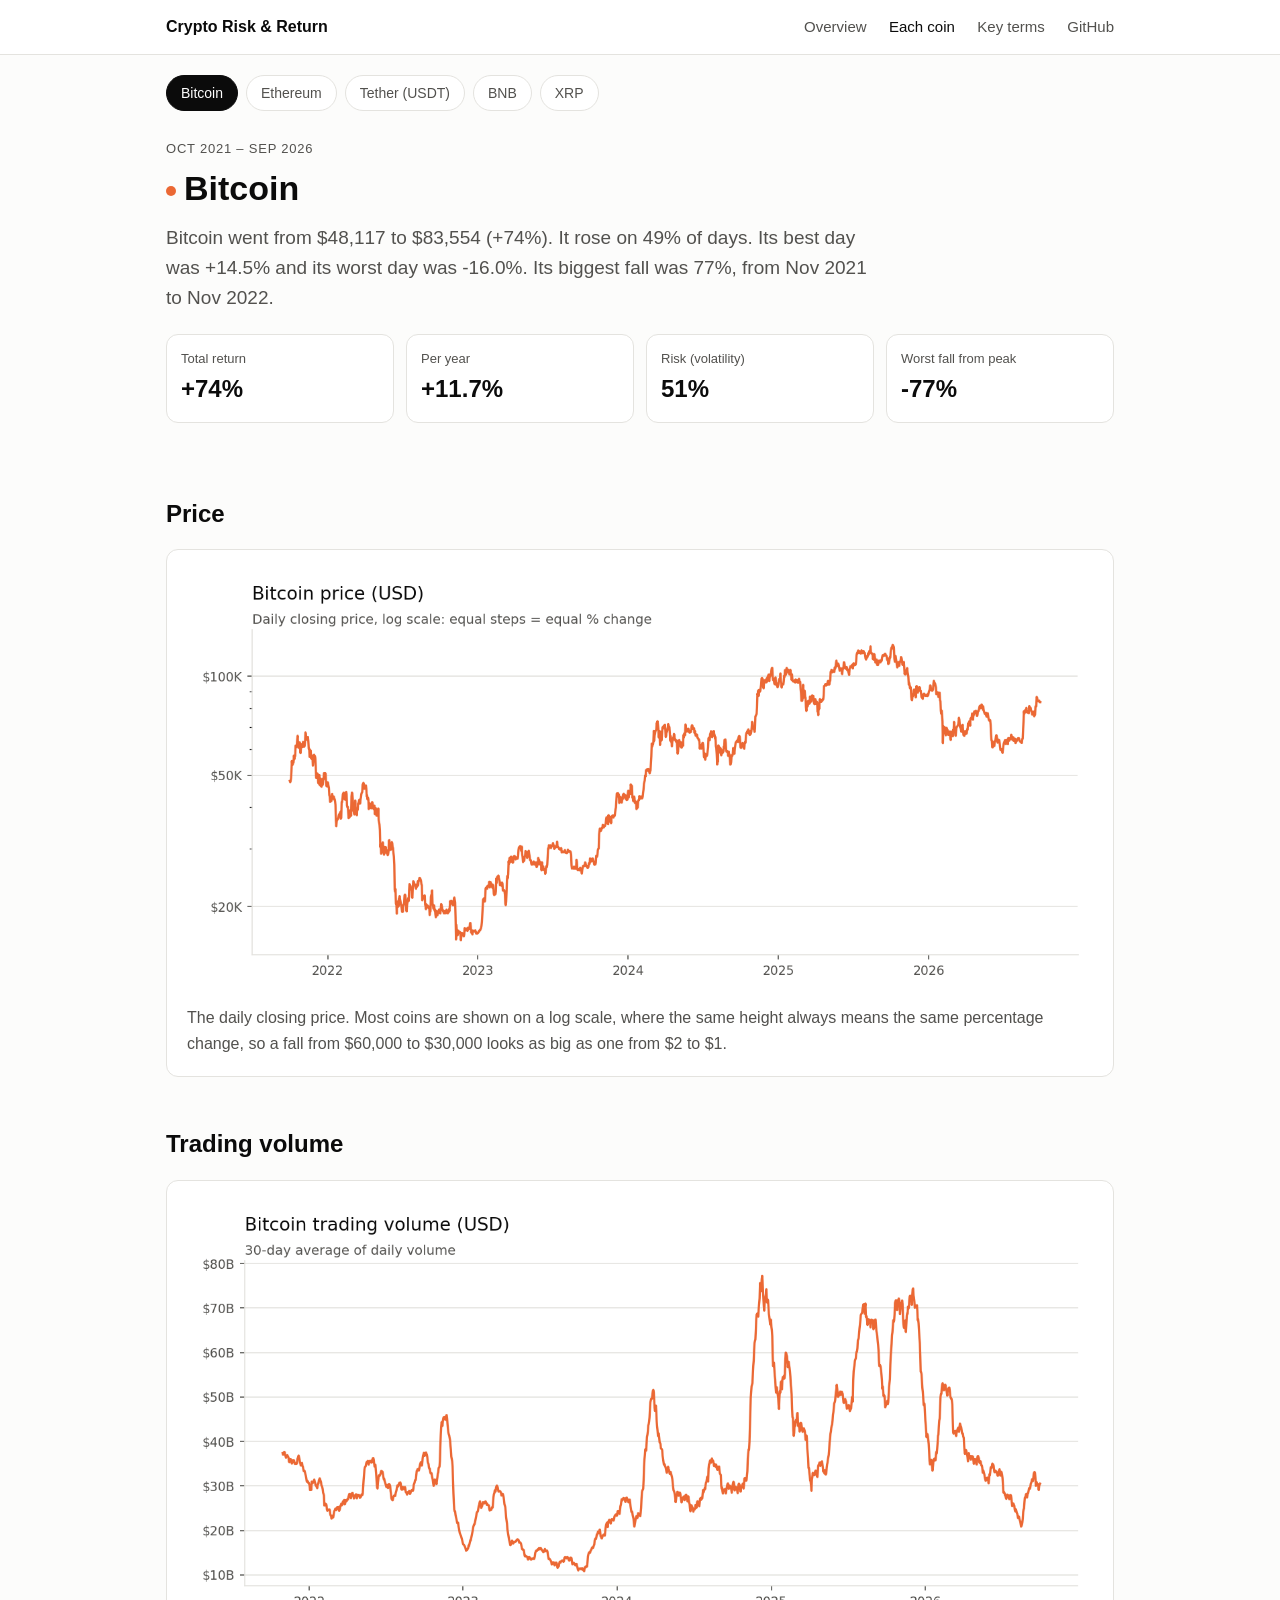
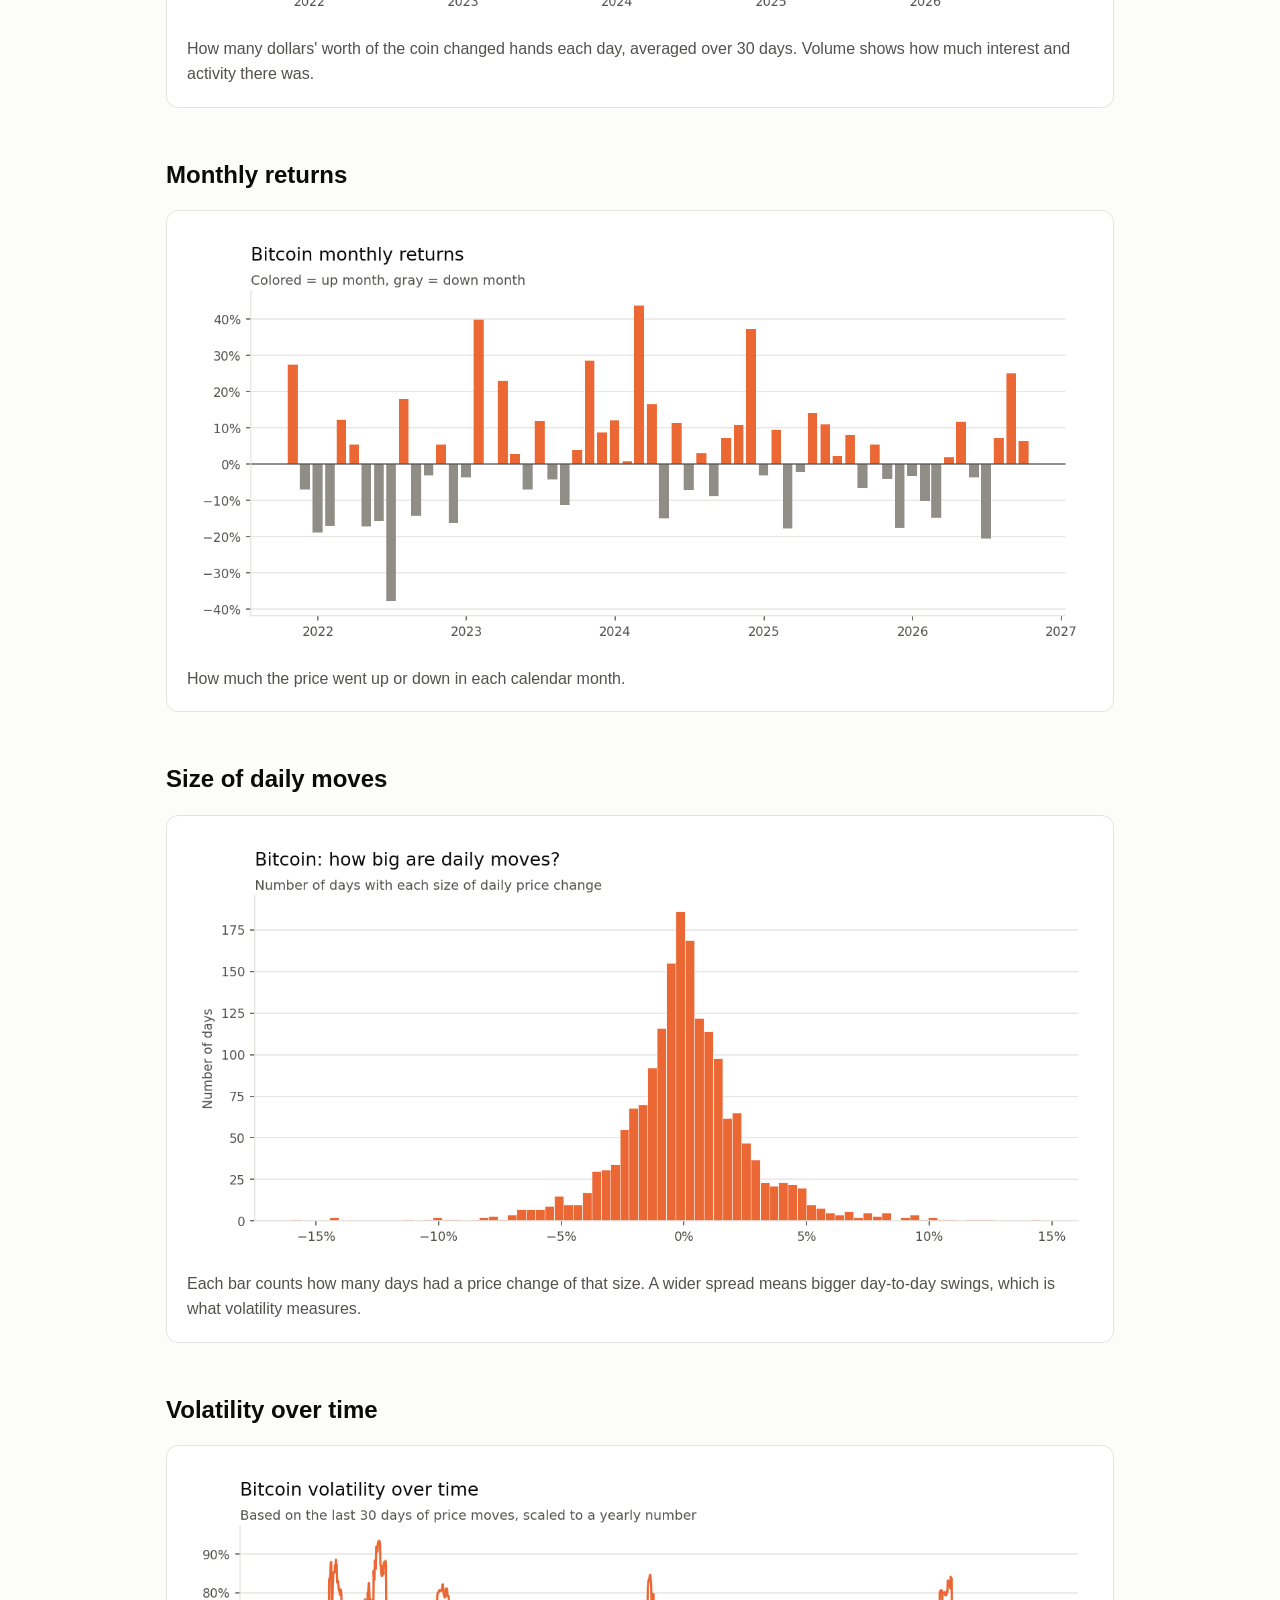
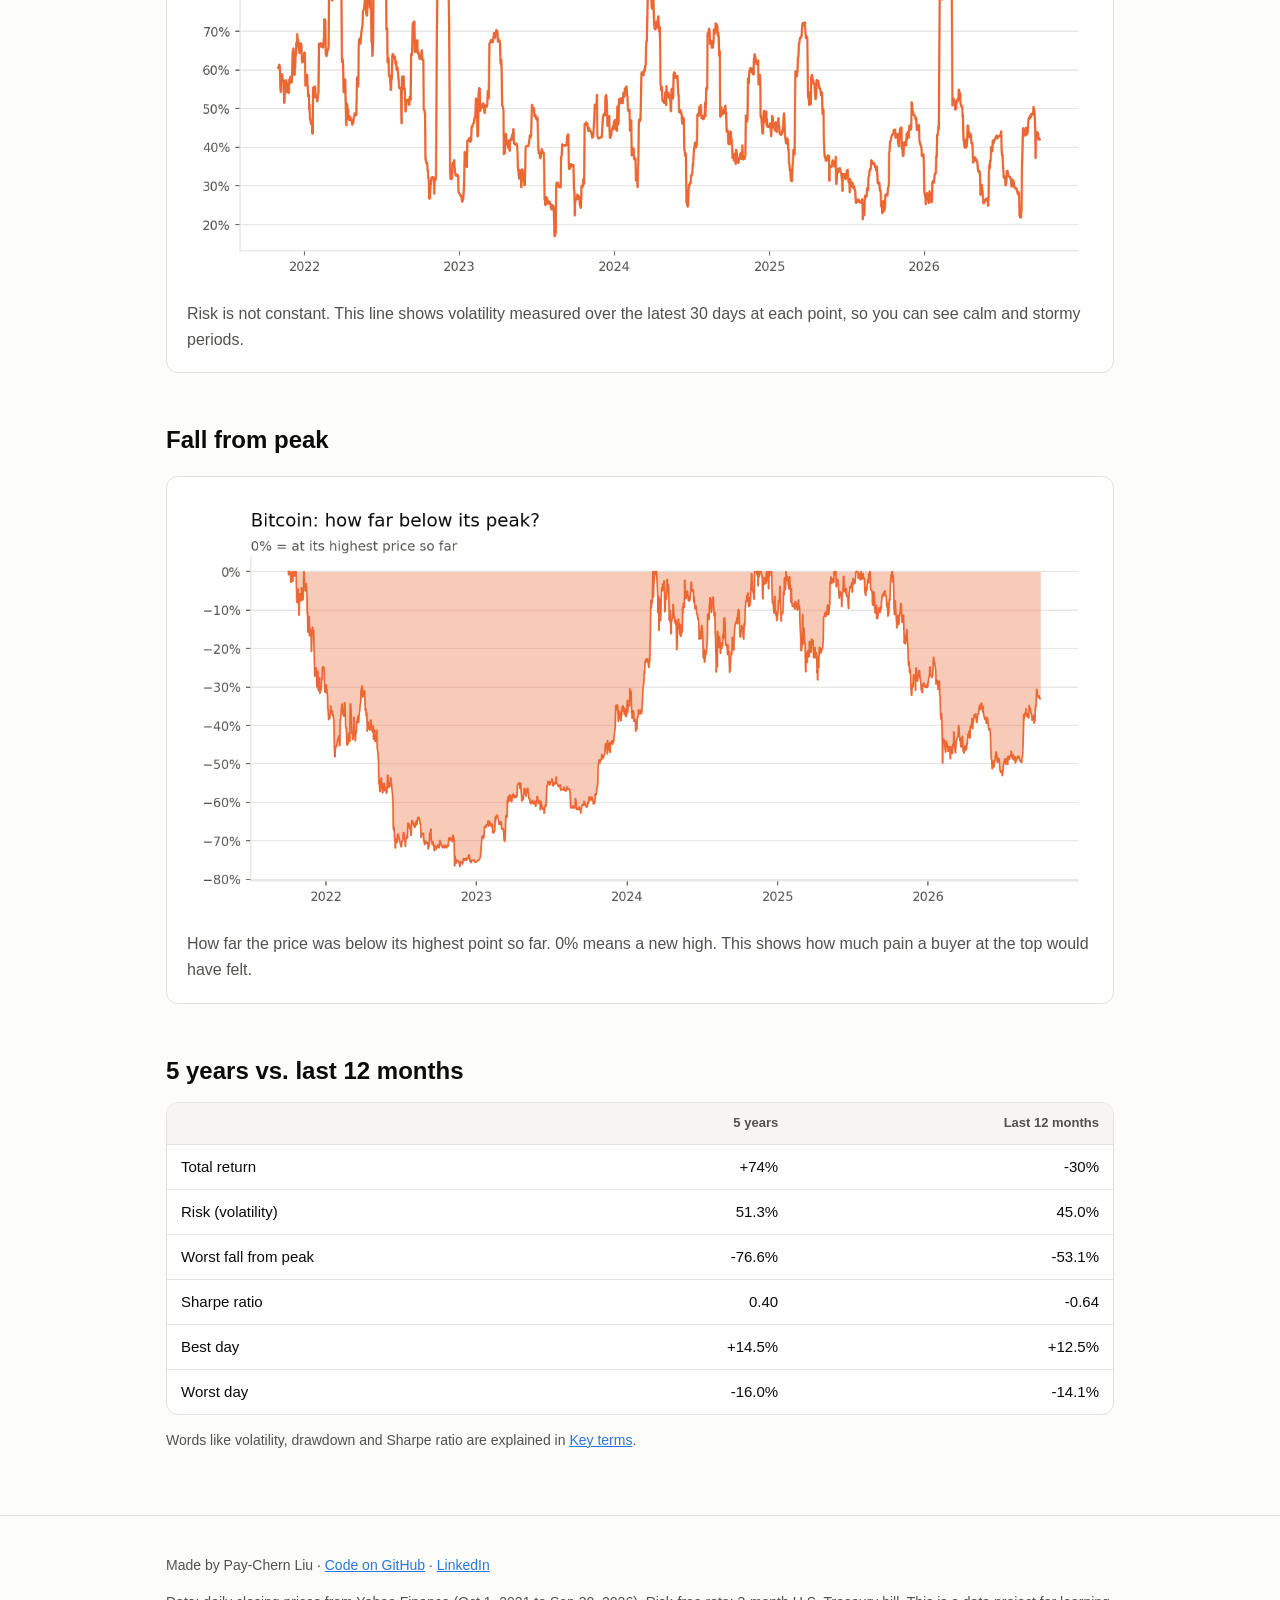
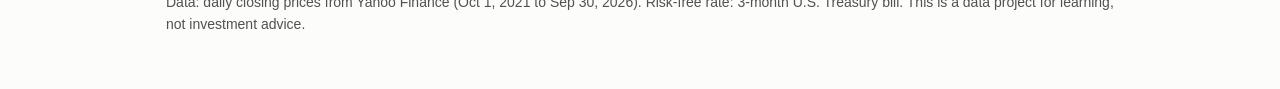
==== docs/coin.html @ a0f99920 "Crypto risk and return analysis with GitHub Pages site Co-Authored-By: Claude Opus 5.5 <noreply@anth" ====
<!doctype html>
<html lang="en">
<head>
<meta charset="utf-8">
<meta name="viewport" content="width=device-width, initial-scale=1">
<title>Each coin · Crypto Risk & Return</title>
<meta name="description" content="Price, volume, returns, volatility and drawdown charts for each coin.">
<link rel="stylesheet" href="style.css">
</head>
<body>
<header class="site"><div class="wrap">
  <a class="brand" href="index.html">Crypto Risk &amp; Return</a>
  <nav>
    <a href="index.html">Overview</a>
    <a href="coin.html?c=BTC" class="active">Each coin</a>
    <a href="glossary.html">Key terms</a>
    <a href="https://github.com/ppc1004/crypto-risk-return">GitHub</a>
  </nav>
</div></header>
<main class="wrap">
  <div class="tabs" id="tabs"></div>
  <section class="hero" style="padding-top:28px">
    <p class="eyebrow">Oct 2021 – Sep 2026</p>
    <h1 id="title"></h1>
    <p class="lead" id="summary"></p>
    <div class="stats" id="stats"></div>
  </section>

  <div id="charts"></div>

  <h2>5 years vs. last 12 months</h2>
  <div class="table-wrap" id="compare"></div>
  <p class="note">Words like volatility, drawdown and Sharpe ratio are explained in <a href="glossary.html">Key terms</a>.</p>
</main>
<footer><div class="wrap">
  <p>Made by Pay-Chern Liu · <a href="https://github.com/ppc1004/crypto-risk-return">Code on GitHub</a> · <a href="https://www.linkedin.com/in/pay-chern-liu-8033b033a">LinkedIn</a></p>
  <p>Data: daily closing prices from Yahoo Finance (Oct 1, 2021 to Sep 30, 2026). Risk-free rate: 3-month U.S. Treasury bill. This is a data project for learning, not investment advice.</p>
</div></footer>
<script src="app.js"></script>
<script>
var CHARTS = [
  ["01_price", "Price", "The daily closing price. Most coins are shown on a log scale, where the same height always means the same percentage change, so a fall from $60,000 to $30,000 looks as big as one from $2 to $1."],
  ["02_volume", "Trading volume", "How many dollars' worth of the coin changed hands each day, averaged over 30 days. Volume shows how much interest and activity there was."],
  ["03_monthly_returns", "Monthly returns", "How much the price went up or down in each calendar month."],
  ["04_daily_return_hist", "Size of daily moves", "Each bar counts how many days had a price change of that size. A wider spread means bigger day-to-day swings, which is what volatility measures."],
  ["05_rolling_volatility", "Volatility over time", "Risk is not constant. This line shows volatility measured over the latest 30 days at each point, so you can see calm and stormy periods."],
  ["06_drawdown", "Fall from peak", "How far the price was below its highest point so far. 0% means a new high. This shows how much pain a buyer at the top would have felt."]
];

loadData().then(function (data) {
  var coin = new URLSearchParams(location.search).get("c");
  if (COIN_ORDER.indexOf(coin) < 0) coin = "BTC";
  var r = data.five_year[coin];
  var r1 = data.one_year[coin];
  document.title = r.name + " · Crypto Risk & Return";

  var tabs = "";
  COIN_ORDER.forEach(function (c) {
    tabs += '<a href="coin.html?c=' + c + '"' + (c === coin ? ' class="on"' : "") + ">" + data.five_year[c].name + "</a>";
  });
  document.getElementById("tabs").innerHTML = tabs;

  document.getElementById("title").innerHTML = dot(data.colors[coin]) + r.name;
  var s = r.name + " went from " + money(r.start_price) + " to " + money(r.end_price) +
    " (" + pct(r.total_return) + "). It rose on " + pctPlain(r.share_of_up_days) +
    " of days. Its best day was " + pct(r.best_day, 1) + " and its worst day was " + pct(r.worst_day, 1) + ".";
  if (coin === "USDT") {
    s += " Tether is a stablecoin designed to stay at $1, so it is a useful baseline for the other four.";
  } else {
    s += " Its biggest fall was " + pctPlain(Math.abs(r.max_drawdown)) + ", from " +
      niceDate(r.drawdown_peak_date) + " to " + niceDate(r.drawdown_bottom_date) + ".";
  }
  document.getElementById("summary").textContent = s;

  var stats = [
    ["Total return", pct(r.total_return)],
    ["Per year", pct(r.annual_return, 1)],
    ["Risk (volatility)", pctPlain(r.annual_volatility, coin === "USDT" ? 1 : 0)],
    ["Worst fall from peak", pctPlain(r.max_drawdown, coin === "USDT" ? 1 : 0)]
  ];
  document.getElementById("stats").innerHTML = stats.map(function (x) {
    return '<div class="stat"><div class="label">' + x[0] + '</div><div class="value">' + x[1] + "</div></div>";
  }).join("");

  document.getElementById("charts").innerHTML = CHARTS.map(function (c) {
    return '<h2>' + c[1] + '</h2><div class="card"><img loading="lazy" src="images/' + coin + "_" + c[0] +
      '.png" alt="' + r.name + " " + c[1].toLowerCase() + ' chart"><p>' + c[2] + "</p></div>";
  }).join("");

  var rows = [
    ["Total return", pct(r.total_return), pct(r1.total_return)],
    ["Risk (volatility)", pctPlain(r.annual_volatility, 1), pctPlain(r1.annual_volatility, 1)],
    ["Worst fall from peak", pctPlain(r.max_drawdown, 1), pctPlain(r1.max_drawdown, 1)],
    ["Sharpe ratio", num(r.sharpe_ratio), num(r1.sharpe_ratio)],
    ["Best day", pct(r.best_day, 1), pct(r1.best_day, 1)],
    ["Worst day", pct(r.worst_day, 1), pct(r1.worst_day, 1)]
  ];
  document.getElementById("compare").innerHTML = "<table><thead><tr><th></th><th>5 years</th><th>Last 12 months</th></tr></thead><tbody>" +
    rows.map(function (x) { return "<tr><td>" + x[0] + "</td><td>" + x[1] + "</td><td>" + x[2] + "</td></tr>"; }).join("") +
    "</tbody></table>";
});
</script>
</body>
</html>
---- docs/style.css ----
:root {
  --bg: #fcfcfb;
  --card: #ffffff;
  --text: #0b0b0b;
  --muted: #52514e;
  --line: #e4e3df;
  --accent: #2a78d6;
  --down: #b42318;
  --up: #067647;
  --radius: 12px;
  color-scheme: light;
}
* { box-sizing: border-box; }
body {
  margin: 0;
  background: var(--bg);
  color: var(--text);
  font: 16px/1.6 -apple-system, BlinkMacSystemFont, "Segoe UI", Roboto, Helvetica, Arial, sans-serif;
}
a { color: var(--accent); }
.wrap { max-width: 980px; margin: 0 auto; padding: 0 16px; }
header.site { border-bottom: 1px solid var(--line); background: var(--card); }
header.site .wrap { display: flex; align-items: center; justify-content: space-between; gap: 12px; flex-wrap: wrap; padding-top: 14px; padding-bottom: 14px; }
.brand { font-weight: 700; text-decoration: none; color: var(--text); }
nav a { margin-left: 18px; text-decoration: none; color: var(--muted); font-size: 15px; }
nav a:first-child { margin-left: 0; }
nav a.active, nav a:hover { color: var(--text); }
.hero { padding: 48px 0 24px; }
.eyebrow { font-size: 13px; letter-spacing: .06em; text-transform: uppercase; color: var(--muted); margin: 0 0 8px; }
h1 { font-size: 34px; line-height: 1.2; margin: 0 0 14px; }
h2 { font-size: 24px; margin: 48px 0 12px; }
h3 { font-size: 18px; margin: 0 0 6px; }
.lead { font-size: 19px; color: var(--muted); max-width: 720px; margin: 0; }
.answer { background: var(--card); border: 1px solid var(--line); border-left: 4px solid var(--accent); border-radius: var(--radius); padding: 18px 20px; margin: 24px 0 0; }
.answer p { margin: 0; }
ul.findings { padding-left: 20px; }
ul.findings li { margin-bottom: 10px; }
.card { background: var(--card); border: 1px solid var(--line); border-radius: var(--radius); padding: 20px; margin: 16px 0; }
.card img { width: 100%; height: auto; display: block; }
.card p { margin: 12px 0 0; color: var(--muted); }
.grid2 { display: grid; grid-template-columns: 1fr 1fr; gap: 16px; }
.table-wrap { overflow-x: auto; border: 1px solid var(--line); border-radius: var(--radius); background: var(--card); }
table { border-collapse: collapse; width: 100%; font-size: 15px; font-variant-numeric: tabular-nums; }
th, td { padding: 10px 14px; text-align: right; border-bottom: 1px solid var(--line); white-space: nowrap; }
th:first-child, td:first-child { text-align: left; }
thead th { font-size: 13px; color: var(--muted); font-weight: 600; background: #f6f5f2; }
tbody tr:last-child td { border-bottom: 0; }
td.neg { color: var(--down); }
td.pos { color: var(--up); }
.dot { display: inline-block; width: 10px; height: 10px; border-radius: 50%; margin-right: 8px; vertical-align: middle; }
.toggle { display: inline-flex; border: 1px solid var(--line); border-radius: 999px; padding: 3px; background: var(--card); margin: 4px 0 12px; }
.toggle button { border: 0; background: none; padding: 6px 14px; border-radius: 999px; font: inherit; font-size: 14px; color: var(--muted); cursor: pointer; }
.toggle button.on { background: var(--text); color: #fff; }
.note { font-size: 14px; color: var(--muted); }
.coins { display: grid; grid-template-columns: repeat(5, 1fr); gap: 12px; }
.coin-link { display: block; text-decoration: none; color: var(--text); background: var(--card); border: 1px solid var(--line); border-radius: var(--radius); padding: 14px; }
.coin-link:hover { border-color: var(--muted); }
.coin-link .big { font-size: 20px; font-weight: 700; display: block; margin-top: 4px; }
.coin-link .small { font-size: 13px; color: var(--muted); }
.stats { display: grid; grid-template-columns: repeat(4, 1fr); gap: 12px; margin-top: 20px; }
.stat { background: var(--card); border: 1px solid var(--line); border-radius: var(--radius); padding: 14px; }
.stat .label { font-size: 13px; color: var(--muted); }
.stat .value { font-size: 24px; font-weight: 700; font-variant-numeric: tabular-nums; }
.tabs { display: flex; gap: 8px; flex-wrap: wrap; margin: 20px 0 0; }
.tabs a { text-decoration: none; border: 1px solid var(--line); border-radius: 999px; padding: 6px 14px; color: var(--muted); background: var(--card); font-size: 14px; }
.tabs a.on { color: #fff; background: var(--text); border-color: var(--text); }
dl.glossary dt { font-weight: 700; font-size: 18px; margin-top: 28px; }
dl.glossary dd { margin: 6px 0 0; color: var(--text); }
dl.glossary dd p { margin: 0 0 8px; }
.example { background: #f6f5f2; border-radius: 8px; padding: 10px 14px; font-size: 15px; }
footer { border-top: 1px solid var(--line); margin-top: 64px; padding: 24px 0 40px; font-size: 14px; color: var(--muted); }
@media (max-width: 760px) {
  h1 { font-size: 27px; }
  .grid2 { grid-template-columns: 1fr; }
  .coins { grid-template-columns: repeat(2, 1fr); }
  .stats { grid-template-columns: repeat(2, 1fr); }
  nav a { margin-left: 12px; }
  .card { padding: 14px; }
}
.card.narrow { max-width: 620px; }
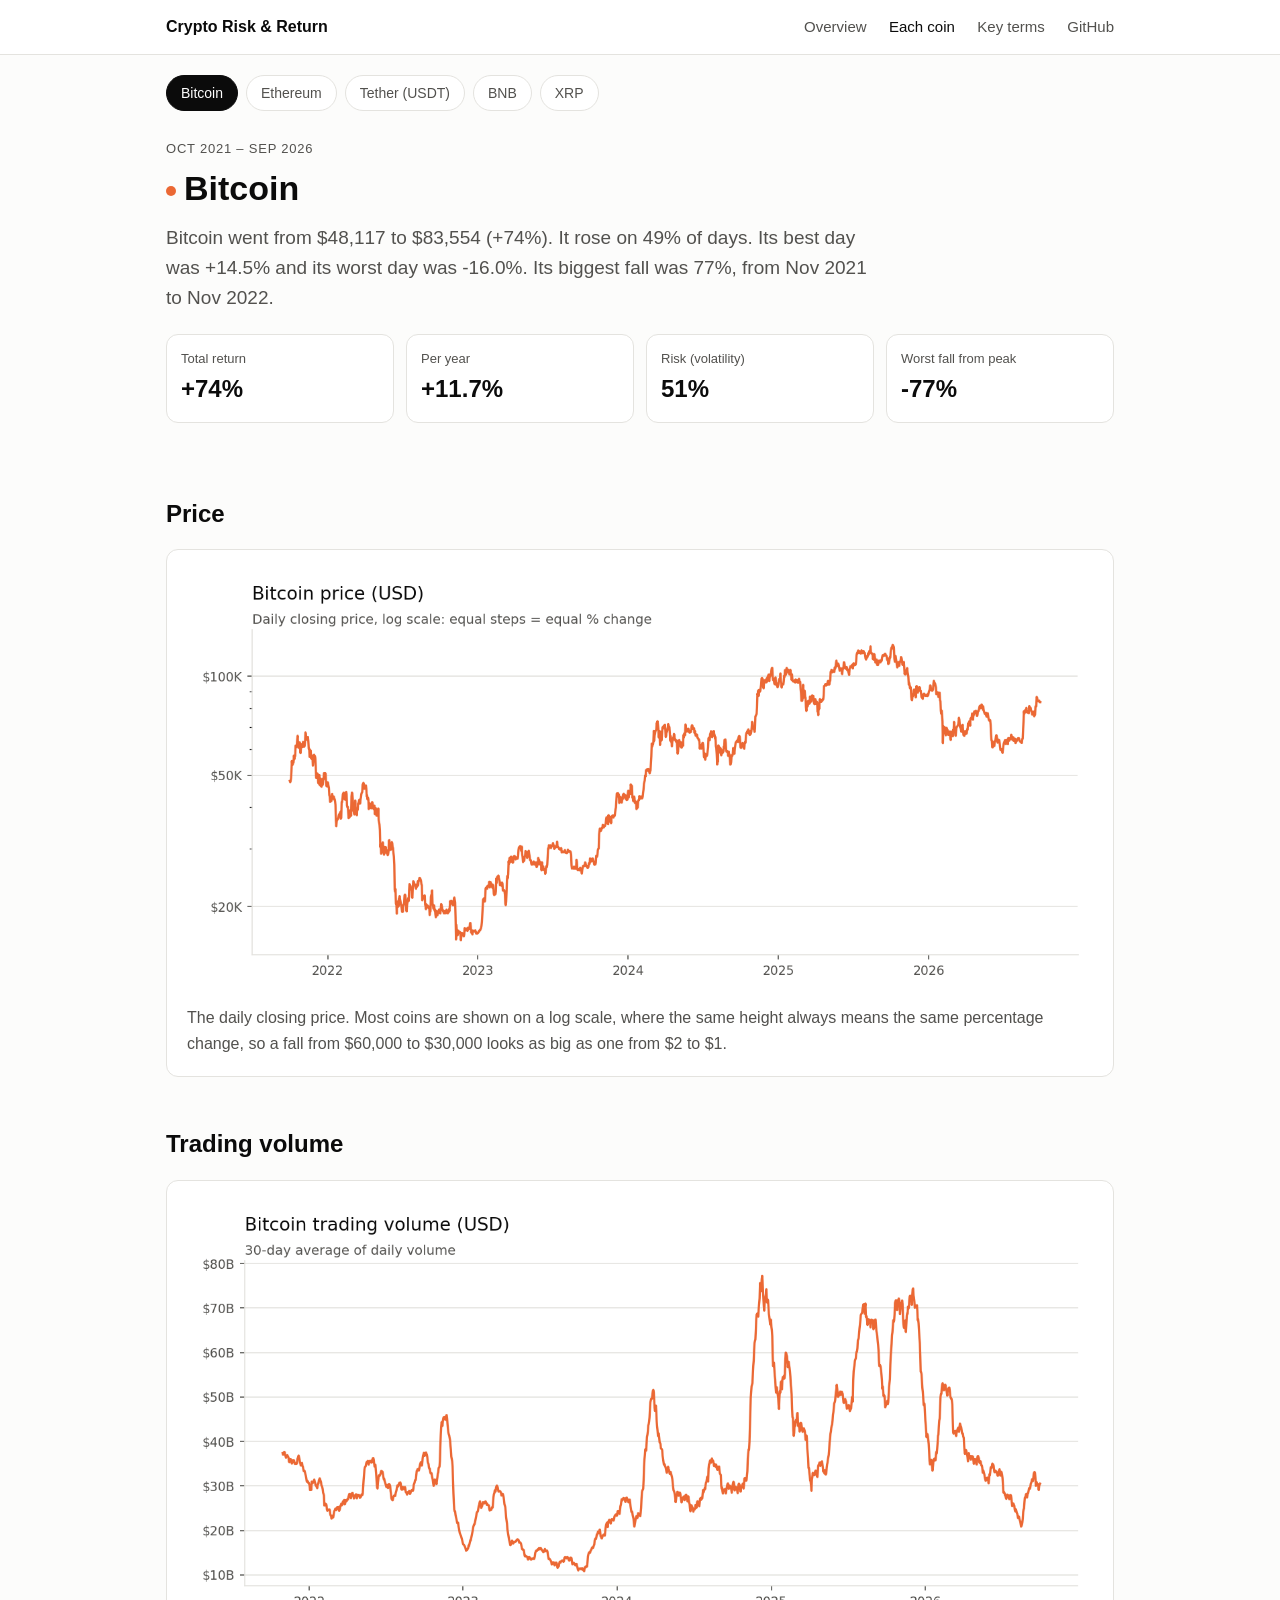
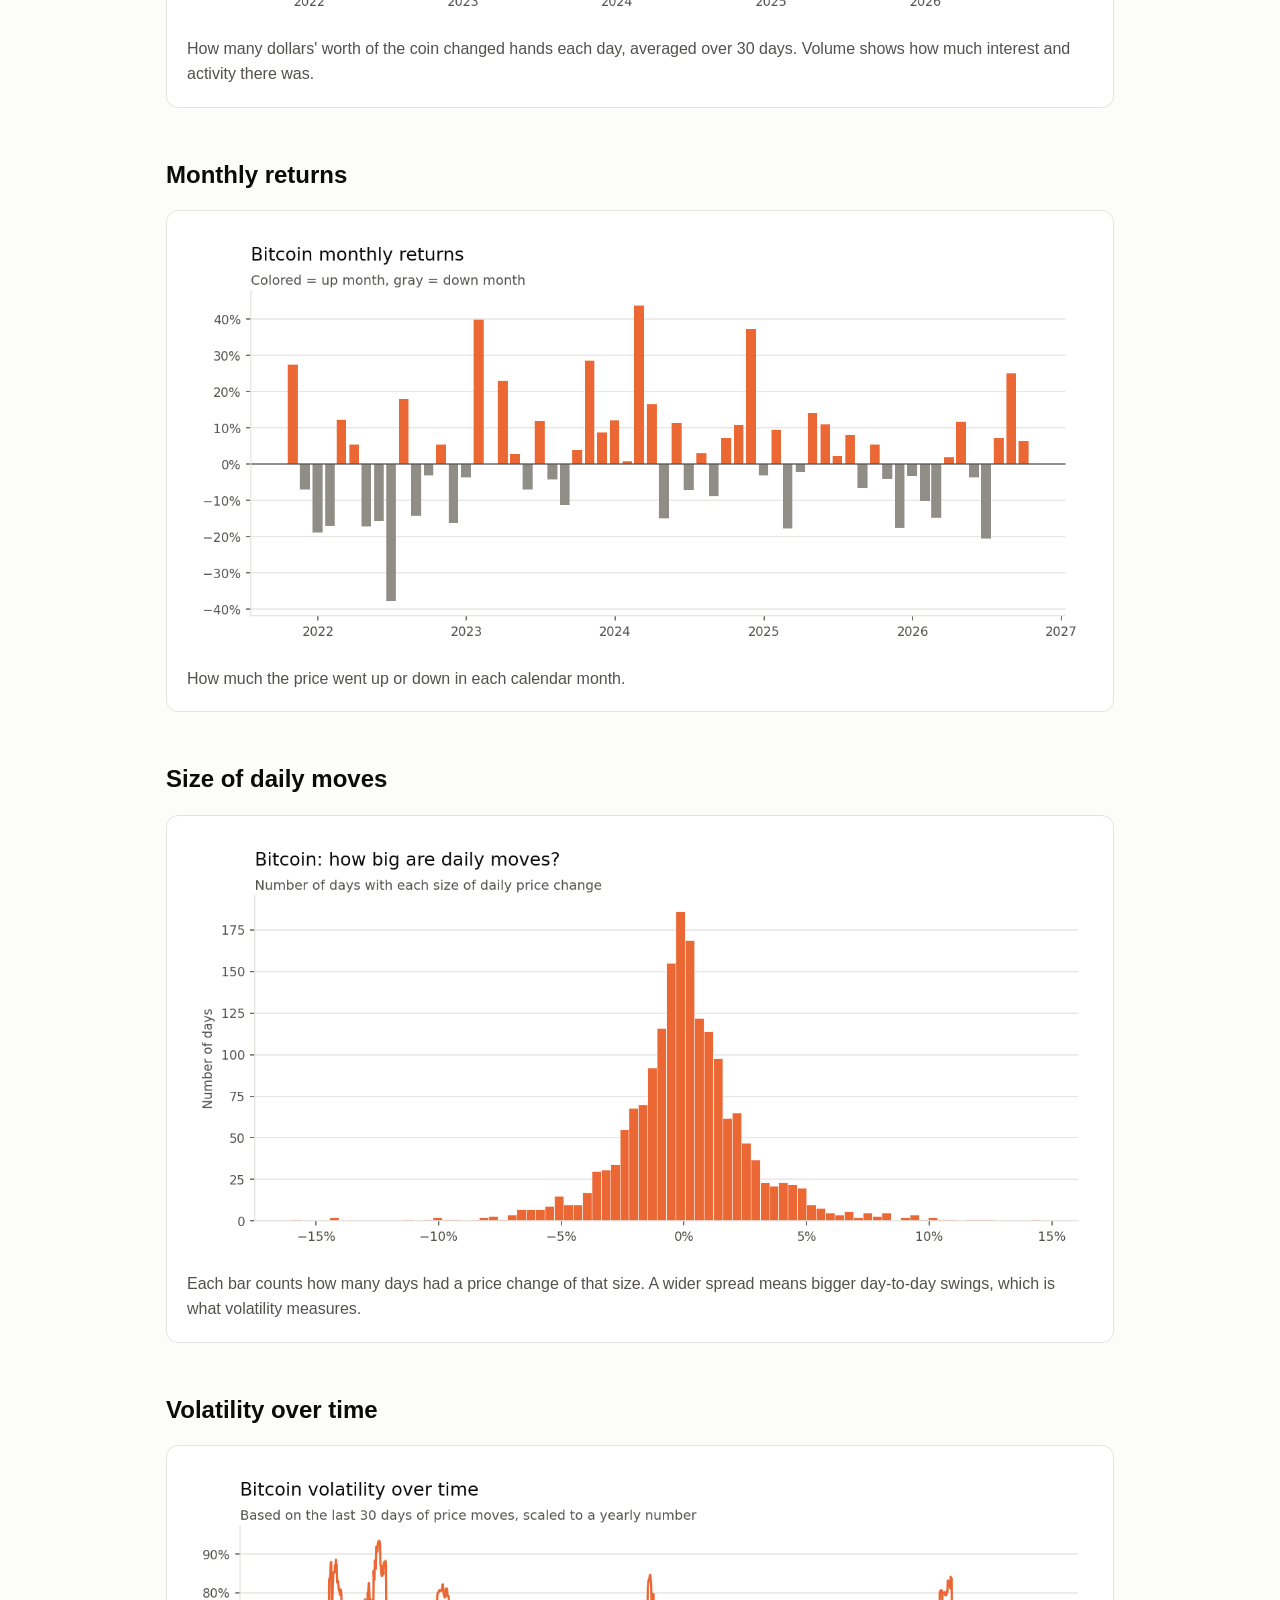
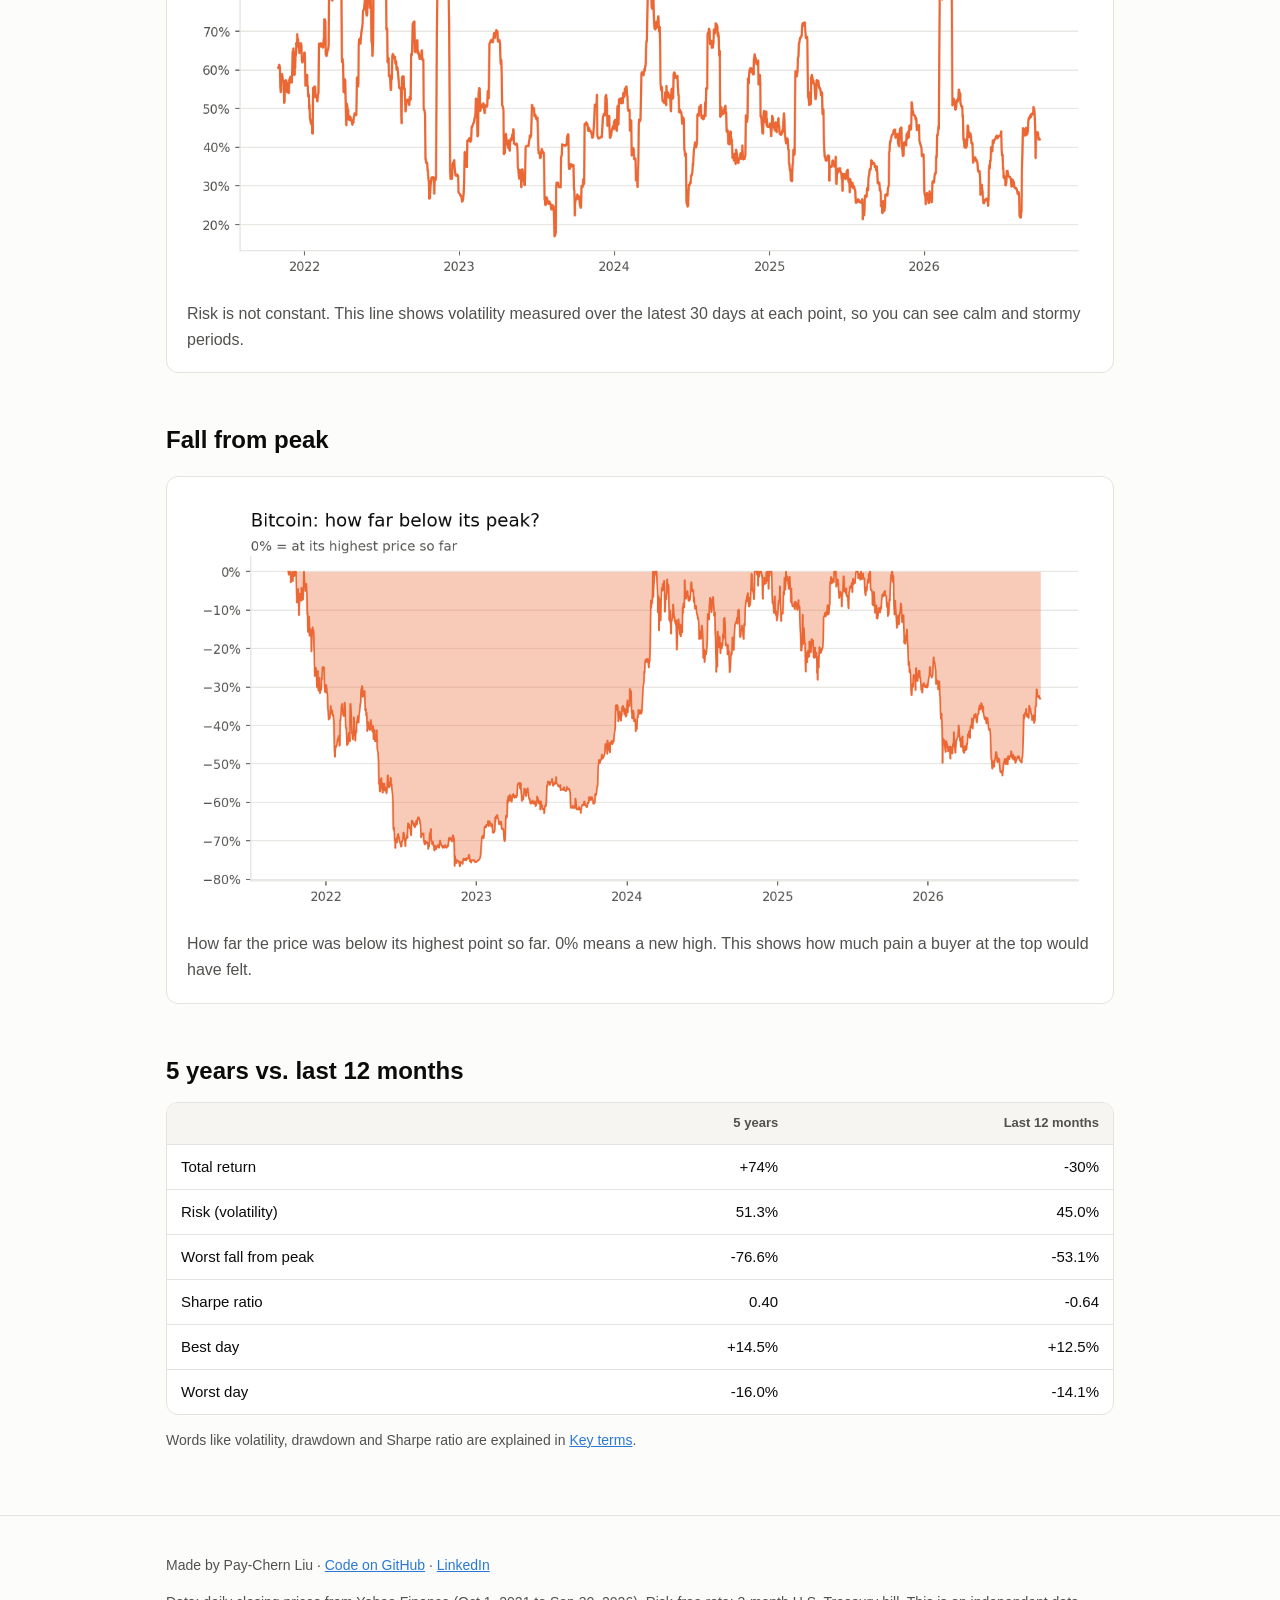
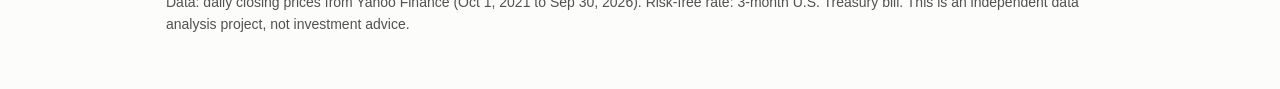
==== commit e690a233: "Update wording" ====
--- a/docs/coin.html
+++ b/docs/coin.html
@@ -34,7 +34,7 @@
 </main>
 <footer><div class="wrap">
   <p>Made by Pay-Chern Liu · <a href="https://github.com/ppc1004/crypto-risk-return">Code on GitHub</a> · <a href="https://www.linkedin.com/in/pay-chern-liu-8033b033a">LinkedIn</a></p>
-  <p>Data: daily closing prices from Yahoo Finance (Oct 1, 2021 to Sep 30, 2026). Risk-free rate: 3-month U.S. Treasury bill. This is a data project for learning, not investment advice.</p>
+  <p>Data: daily closing prices from Yahoo Finance (Oct 1, 2021 to Sep 30, 2026). Risk-free rate: 3-month U.S. Treasury bill. This is an independent data analysis project, not investment advice.</p>
 </div></footer>
 <script src="app.js"></script>
 <script>
